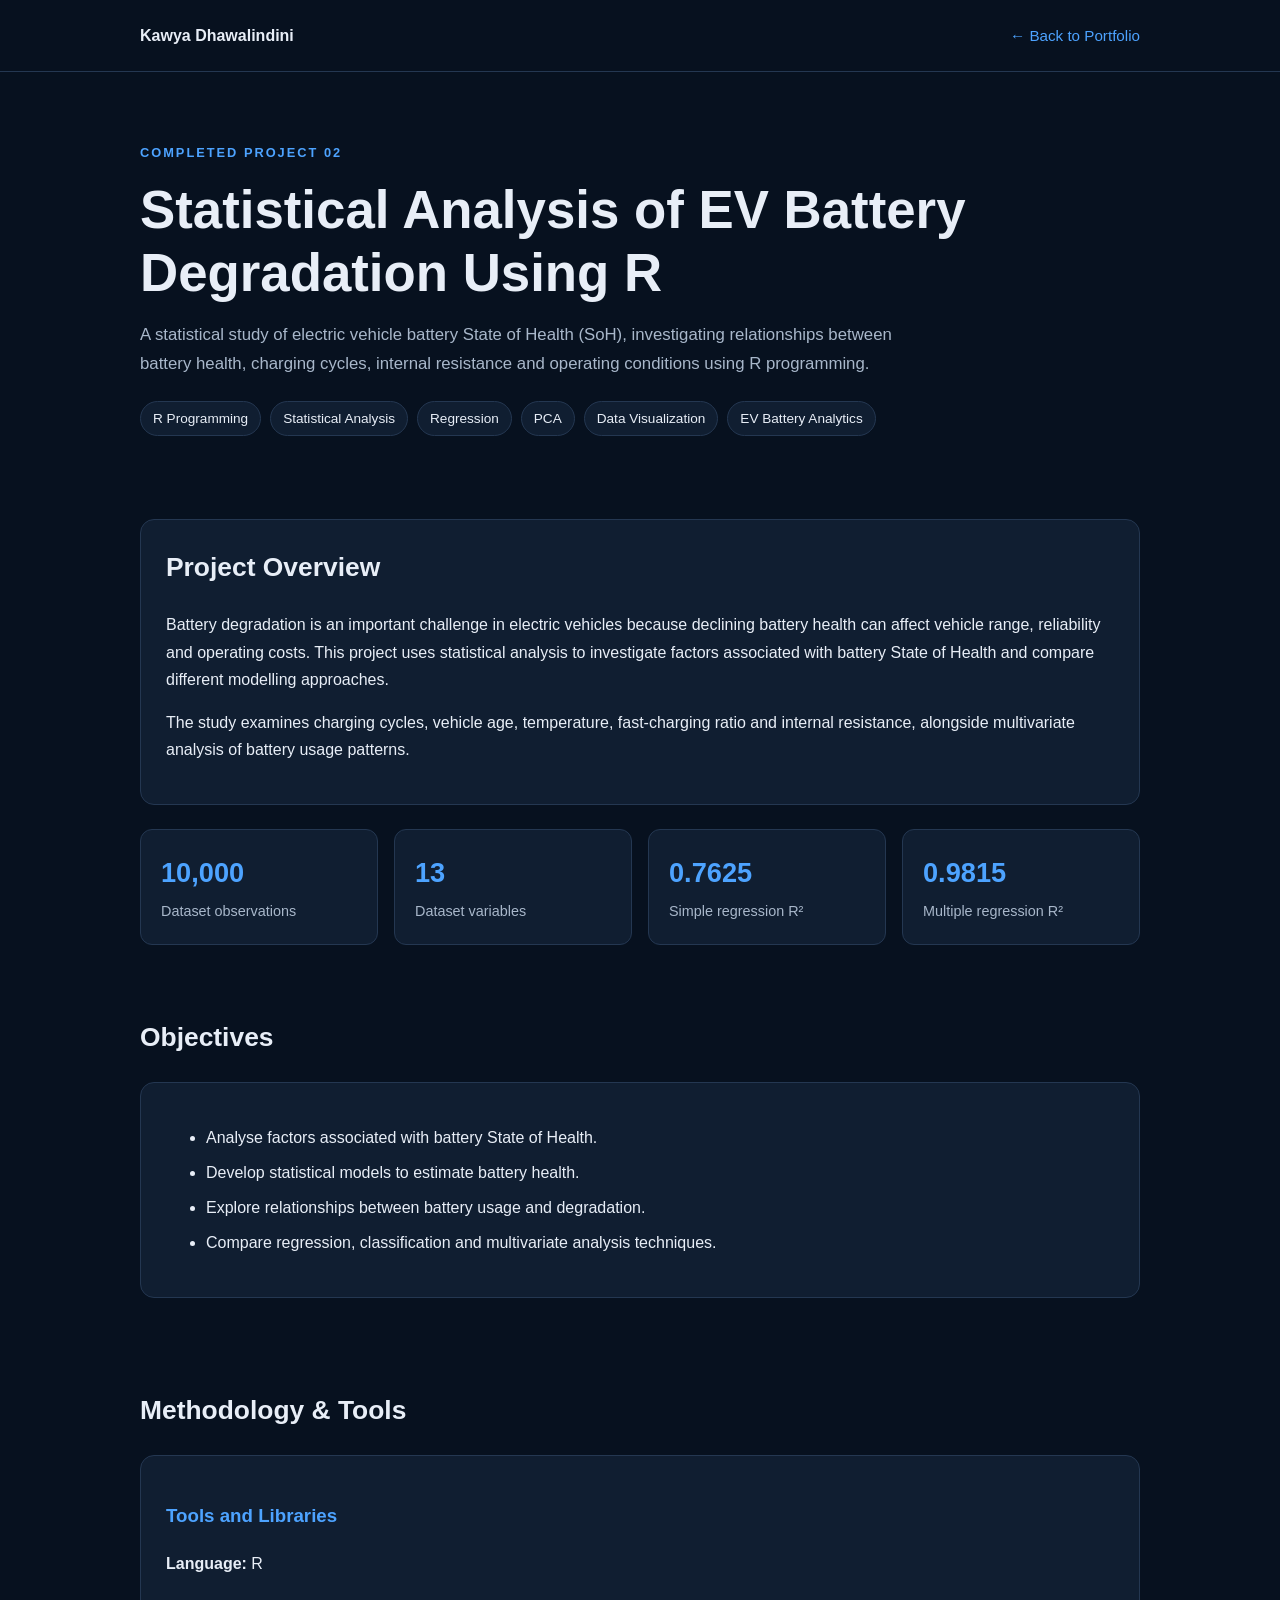
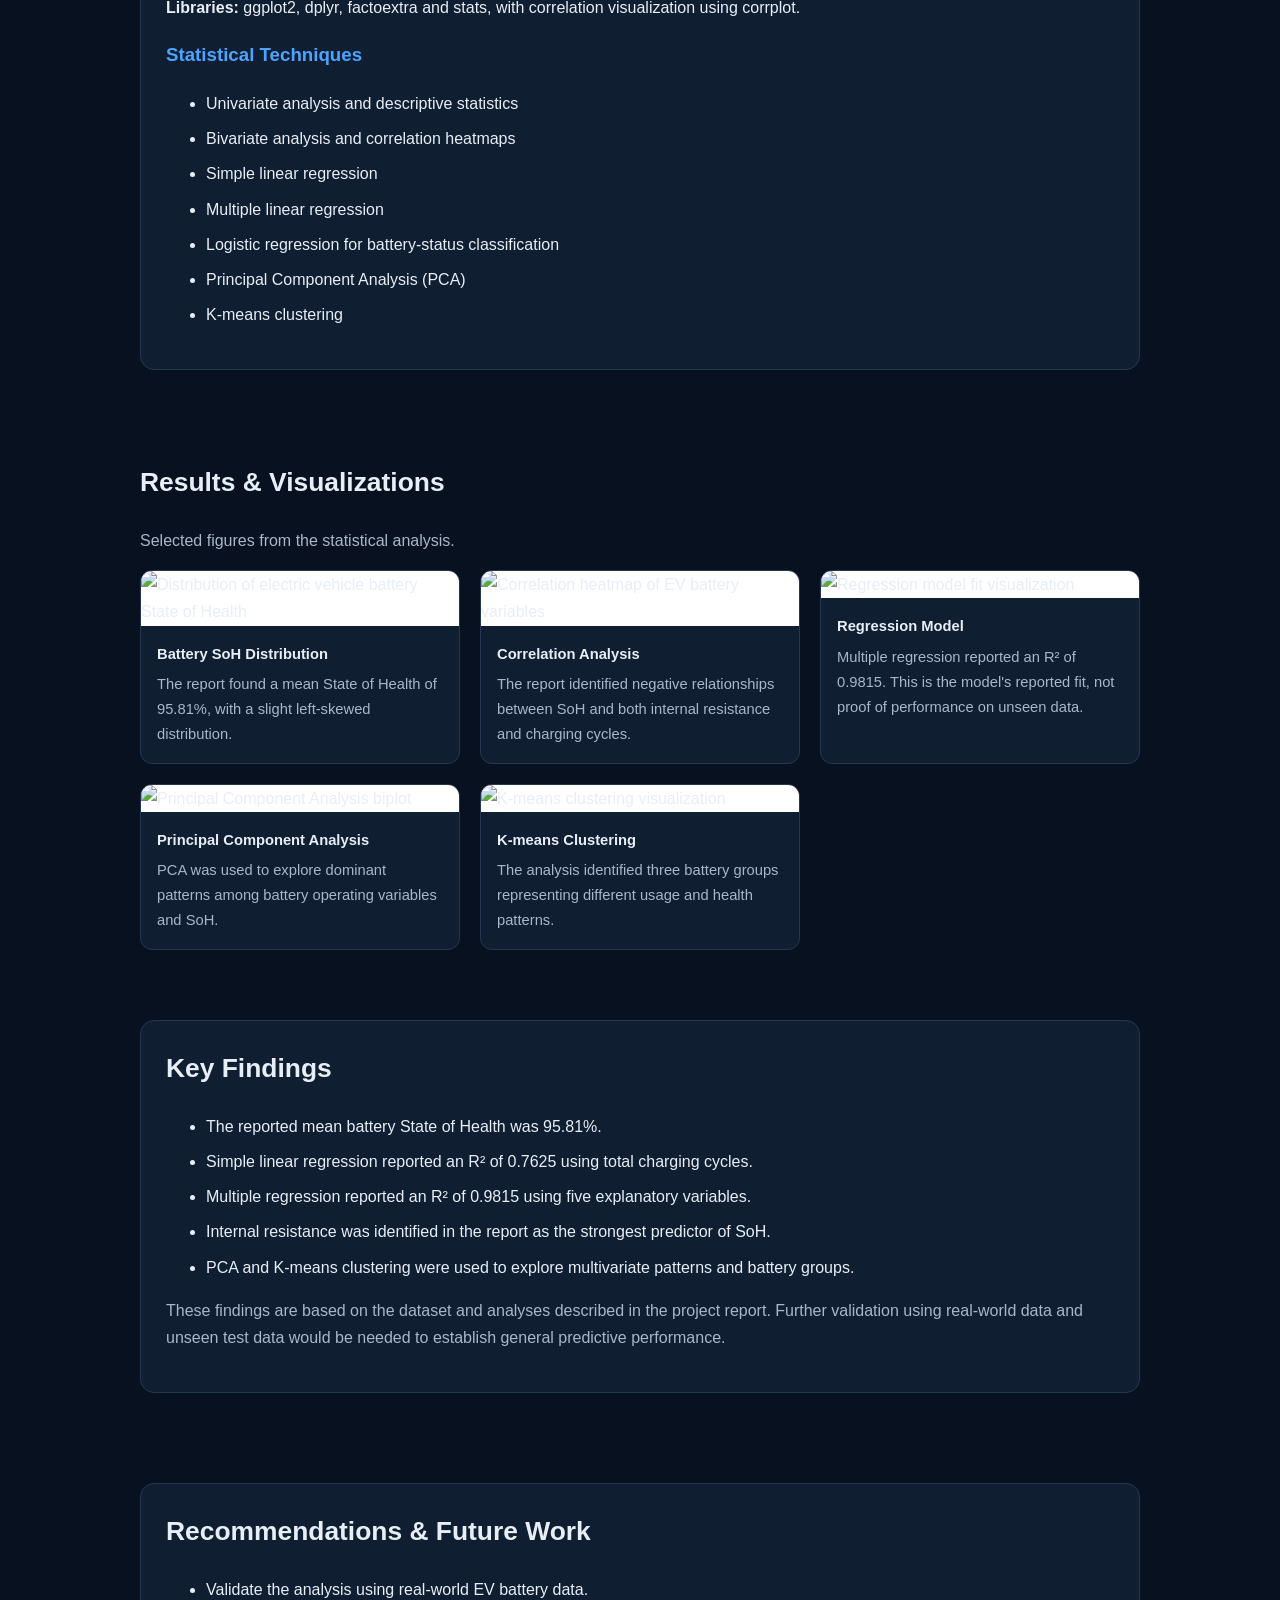
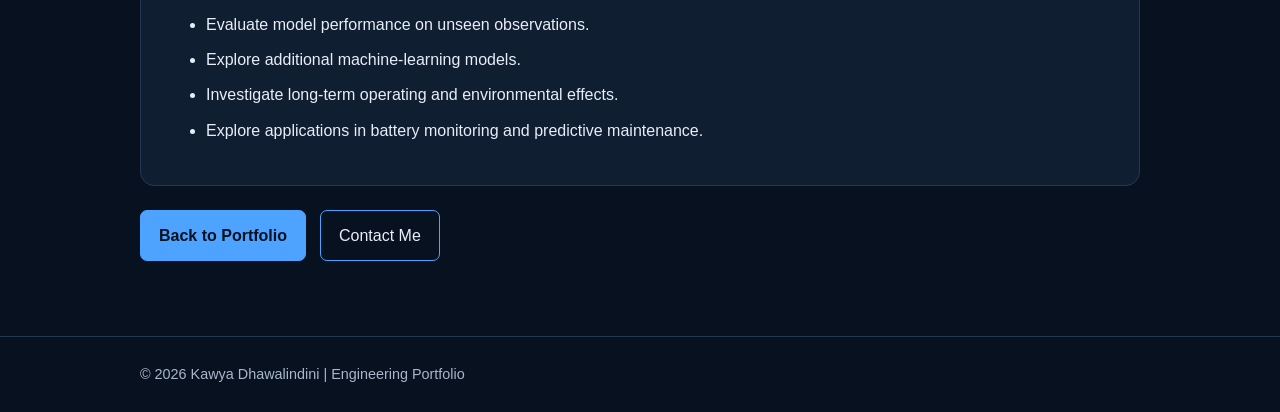
==== projects/project-05.html @ 10bf9a91 "Add files via upload" ====
<!DOCTYPE html>
<html lang="en">
<head>
    <meta charset="UTF-8">
    <meta name="viewport" content="width=device-width, initial-scale=1.0">

    <title>EV Battery Degradation Analysis | Kawya Dhawalindini</title>

    <meta name="description" content="Statistical analysis of electric vehicle battery degradation using R, including regression, PCA, correlation analysis and clustering.">

    <style>
        :root {
            --bg: #07111f;
            --panel: #101e31;
            --blue: #4da3ff;
            --text: #e8eef7;
            --muted: #a8b7ca;
            --border: #243751;
        }

        * {
            box-sizing: border-box;
        }

        html {
            scroll-behavior: smooth;
        }

        body {
            margin: 0;
            background: var(--bg);
            color: var(--text);
            font-family: Arial, Helvetica, sans-serif;
            line-height: 1.7;
        }

        a {
            color: var(--blue);
            text-decoration: none;
        }

        a:hover {
            text-decoration: underline;
        }

        .container {
            width: min(1000px, 90%);
            margin: auto;
        }

        header {
            padding: 22px 0;
            border-bottom: 1px solid var(--border);
        }

        .nav {
            display: flex;
            justify-content: space-between;
            align-items: center;
            gap: 16px;
            flex-wrap: wrap;
        }

        .brand {
            color: var(--text);
            font-weight: bold;
        }

        .back-link {
            font-size: 0.95rem;
        }

        .hero {
            padding: 70px 0 48px;
        }

        .eyebrow {
            color: var(--blue);
            text-transform: uppercase;
            letter-spacing: 2px;
            font-size: 0.8rem;
            font-weight: bold;
        }

        h1 {
            font-size: clamp(2rem, 5vw, 3.3rem);
            line-height: 1.2;
            margin: 14px 0;
        }

        h2 {
            font-size: 1.65rem;
            margin-top: 0;
        }

        h3 {
            color: var(--blue);
        }

        .intro {
            color: var(--muted);
            max-width: 760px;
            font-size: 1.05rem;
        }

        .tags {
            display: flex;
            flex-wrap: wrap;
            gap: 9px;
            margin-top: 22px;
        }

        .tag {
            border: 1px solid var(--border);
            background: var(--panel);
            padding: 5px 12px;
            border-radius: 20px;
            font-size: 0.85rem;
        }

        section {
            padding: 35px 0;
        }

        .card {
            background: var(--panel);
            border: 1px solid var(--border);
            border-radius: 14px;
            padding: 25px;
            margin-bottom: 20px;
        }

        .muted {
            color: var(--muted);
        }

        .metrics {
            display: grid;
            grid-template-columns: repeat(auto-fit, minmax(180px, 1fr));
            gap: 16px;
            margin-top: 24px;
        }

        .metric {
            background: var(--panel);
            border: 1px solid var(--border);
            border-radius: 12px;
            padding: 20px;
        }

        .metric strong {
            display: block;
            font-size: 1.7rem;
            color: var(--blue);
        }

        .metric span {
            color: var(--muted);
            font-size: 0.9rem;
        }

        .results-grid {
            display: grid;
            grid-template-columns: repeat(auto-fit, minmax(280px, 1fr));
            gap: 20px;
        }

        figure {
            margin: 0;
            background: var(--panel);
            border: 1px solid var(--border);
            border-radius: 12px;
            overflow: hidden;
        }

       figure img {
    display: block;
    width: 100%;
    height: auto;
    background: #fff;
    object-fit: contain;
    cursor: zoom-in;
    transition: transform 0.3s ease;
}

        figcaption {
            padding: 16px;
            color: var(--muted);
            font-size: 0.92rem;
        }

        figcaption strong {
            display: block;
            color: var(--text);
            margin-bottom: 5px;
        }

        li {
            margin-bottom: 8px;
        }

        .equation {
            font-family: "Courier New", monospace;
            color: var(--blue);
            overflow-wrap: anywhere;
        }

        .actions {
            display: flex;
            flex-wrap: wrap;
            gap: 14px;
            margin-top: 24px;
        }

        .button {
            display: inline-block;
            padding: 11px 18px;
            border: 1px solid var(--blue);
            border-radius: 7px;
            color: var(--text);
        }

        .button.primary {
            background: var(--blue);
            color: #07111f;
            font-weight: bold;
        }

        footer {
            border-top: 1px solid var(--border);
            padding: 25px 0;
            margin-top: 40px;
            color: var(--muted);
            font-size: 0.9rem;
        }
    </style>
</head>

<body>

<header>
    <div class="container nav">
        <a class="brand" href="../index.html">
            Kawya Dhawalindini
        </a>

        <a class="back-link" href="../index.html#projects">
            ← Back to Portfolio
        </a>
    </div>
</header>

<main>

    <section class="hero">
        <div class="container">
            <div class="eyebrow">Completed Project 02</div>

            <h1>Statistical Analysis of EV Battery Degradation Using R</h1>

            <p class="intro">
                A statistical study of electric vehicle battery State of
                Health (SoH), investigating relationships between battery
                health, charging cycles, internal resistance and operating
                conditions using R programming.
            </p>

            <div class="tags">
                <span class="tag">R Programming</span>
                <span class="tag">Statistical Analysis</span>
                <span class="tag">Regression</span>
                <span class="tag">PCA</span>
                <span class="tag">Data Visualization</span>
                <span class="tag">EV Battery Analytics</span>
            </div>
        </div>
    </section>

    <section>
        <div class="container">
            <div class="card">
                <h2>Project Overview</h2>

                <p>
                    Battery degradation is an important challenge in
                    electric vehicles because declining battery health
                    can affect vehicle range, reliability and operating
                    costs. This project uses statistical analysis to
                    investigate factors associated with battery State
                    of Health and compare different modelling approaches.
                </p>

                <p>
                    The study examines charging cycles, vehicle age,
                    temperature, fast-charging ratio and internal
                    resistance, alongside multivariate analysis of
                    battery usage patterns.
                </p>
            </div>

            <div class="metrics">
                <div class="metric">
                    <strong>10,000</strong>
                    <span>Dataset observations</span>
                </div>

                <div class="metric">
                    <strong>13</strong>
                    <span>Dataset variables</span>
                </div>

                <div class="metric">
                    <strong>0.7625</strong>
                    <span>Simple regression R²</span>
                </div>

                <div class="metric">
                    <strong>0.9815</strong>
                    <span>Multiple regression R²</span>
                </div>
            </div>
        </div>
    </section>

    <section>
        <div class="container">
            <h2>Objectives</h2>

            <div class="card">
                <ul>
                    <li>Analyse factors associated with battery State of Health.</li>
                    <li>Develop statistical models to estimate battery health.</li>
                    <li>Explore relationships between battery usage and degradation.</li>
                    <li>Compare regression, classification and multivariate analysis techniques.</li>
                </ul>
            </div>
        </div>
    </section>

    <section>
        <div class="container">
            <h2>Methodology &amp; Tools</h2>

            <div class="card">
                <h3>Tools and Libraries</h3>

                <p>
                    <strong>Language:</strong> R
                </p>

                <p>
                    <strong>Libraries:</strong> ggplot2, dplyr,
                    factoextra and stats, with correlation visualization
                    using corrplot.
                </p>

                <h3>Statistical Techniques</h3>

                <ul>
                    <li>Univariate analysis and descriptive statistics</li>
                    <li>Bivariate analysis and correlation heatmaps</li>
                    <li>Simple linear regression</li>
                    <li>Multiple linear regression</li>
                    <li>Logistic regression for battery-status classification</li>
                    <li>Principal Component Analysis (PCA)</li>
                    <li>K-means clustering</li>
                </ul>
            </div>
        </div>
    </section>

    <section>
        <div class="container">
            <h2>Results &amp; Visualizations</h2>

            <p class="muted">
                Selected figures from the statistical analysis.
            </p>

            <div class="results-grid">

                <figure>
                    <img
                        src="../images/ev-battery-soh.png"
                        alt="Distribution of electric vehicle battery State of Health"
                        loading="lazy"
                    >
                    <figcaption>
                        <strong>Battery SoH Distribution</strong>
                        The report found a mean State of Health of
                        95.81%, with a slight left-skewed distribution.
                    </figcaption>
                </figure>

                <figure>
                    <img
                        src="../images/ev-battery-correlation.png"
                        alt="Correlation heatmap of EV battery variables"
                        loading="lazy"
                    >
                    <figcaption>
                        <strong>Correlation Analysis</strong>
                        The report identified negative relationships
                        between SoH and both internal resistance and
                        charging cycles.
                    </figcaption>
                </figure>

                <figure>
                    <img
                        src="../images/ev-battery-regression.png"
                        alt="Regression model fit visualization"
                        loading="lazy"
                    >
                    <figcaption>
                        <strong>Regression Model</strong>
                        Multiple regression reported an R² of 0.9815.
                        This is the model's reported fit, not proof of
                        performance on unseen data.
                    </figcaption>
                </figure>

                <figure>
                    <img
                        src="../images/ev-battery-pca.png"
                        alt="Principal Component Analysis biplot"
                        loading="lazy"
                    >
                    <figcaption>
                        <strong>Principal Component Analysis</strong>
                        PCA was used to explore dominant patterns among
                        battery operating variables and SoH.
                    </figcaption>
                </figure>

                <figure>
                    <img
                        src="../images/ev-battery-clusters.png"
                        alt="K-means clustering visualization"
                        loading="lazy"
                    >
                    <figcaption>
                        <strong>K-means Clustering</strong>
                        The analysis identified three battery groups
                        representing different usage and health patterns.
                    </figcaption>
                </figure>

            </div>
        </div>
    </section>

    <section>
        <div class="container">
            <div class="card">
                <h2>Key Findings</h2>

                <ul>
                    <li>
                        The reported mean battery State of Health was 95.81%.
                    </li>
                    <li>
                        Simple linear regression reported an R² of 0.7625
                        using total charging cycles.
                    </li>
                    <li>
                        Multiple regression reported an R² of 0.9815
                        using five explanatory variables.
                    </li>
                    <li>
                        Internal resistance was identified in the report
                        as the strongest predictor of SoH.
                    </li>
                    <li>
                        PCA and K-means clustering were used to explore
                        multivariate patterns and battery groups.
                    </li>
                </ul>

                <p class="muted">
                    These findings are based on the dataset and analyses
                    described in the project report. Further validation
                    using real-world data and unseen test data would be
                    needed to establish general predictive performance.
                </p>
            </div>
        </div>
    </section>

    <section>
        <div class="container">
            <div class="card">
                <h2>Recommendations &amp; Future Work</h2>

                <ul>
                    <li>Validate the analysis using real-world EV battery data.</li>
                    <li>Evaluate model performance on unseen observations.</li>
                    <li>Explore additional machine-learning models.</li>
                    <li>Investigate long-term operating and environmental effects.</li>
                    <li>Explore applications in battery monitoring and predictive maintenance.</li>
                </ul>
            </div>

            <div class="actions">
                <a class="button primary" href="../index.html#projects">
                    Back to Portfolio
                </a>

                <a class="button" href="../index.html#contact">
                    Contact Me
                </a>
            </div>
        </div>
    </section>

</main>

<footer>
    <div class="container">
        &copy; <span id="year"></span> Kawya Dhawalindini
        | Engineering Portfolio
    </div>
</footer>

<script>
    document.getElementById("year").textContent =
        new Date().getFullYear();
</script>

</body>
</html>
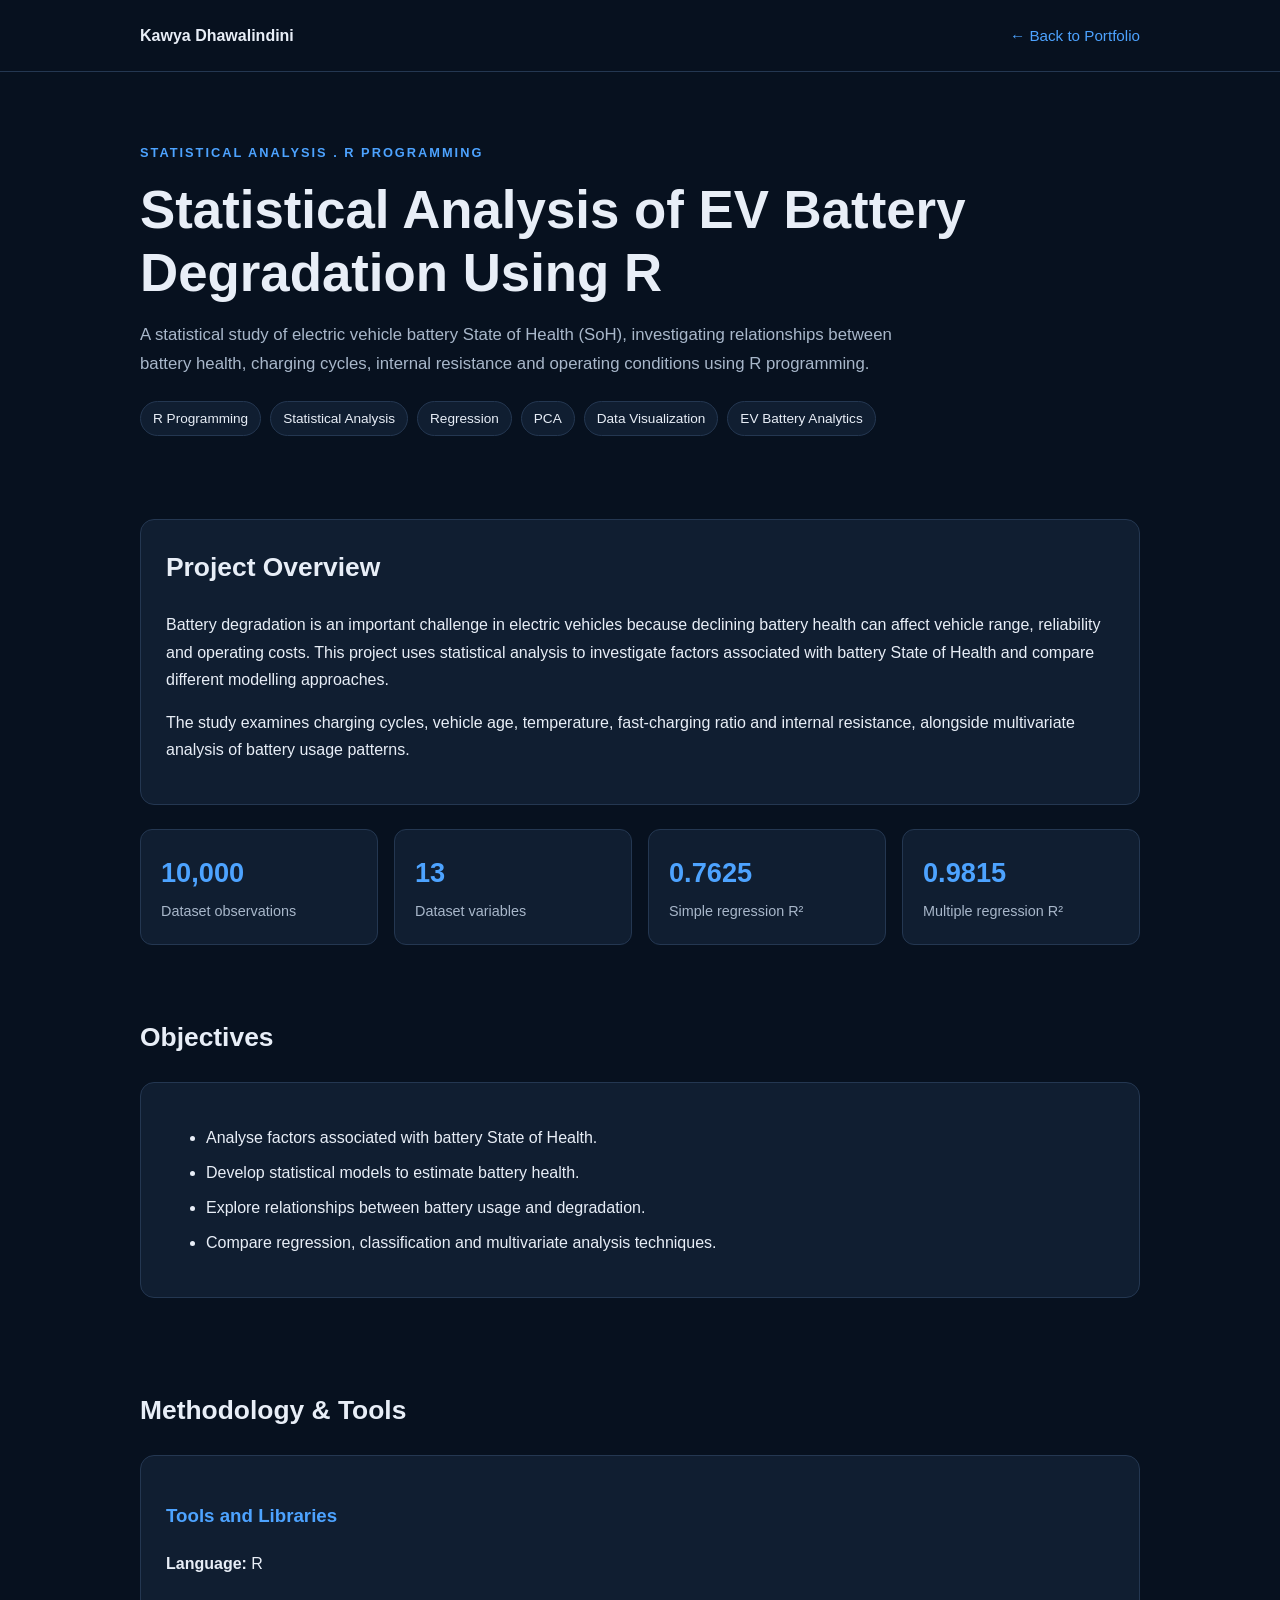
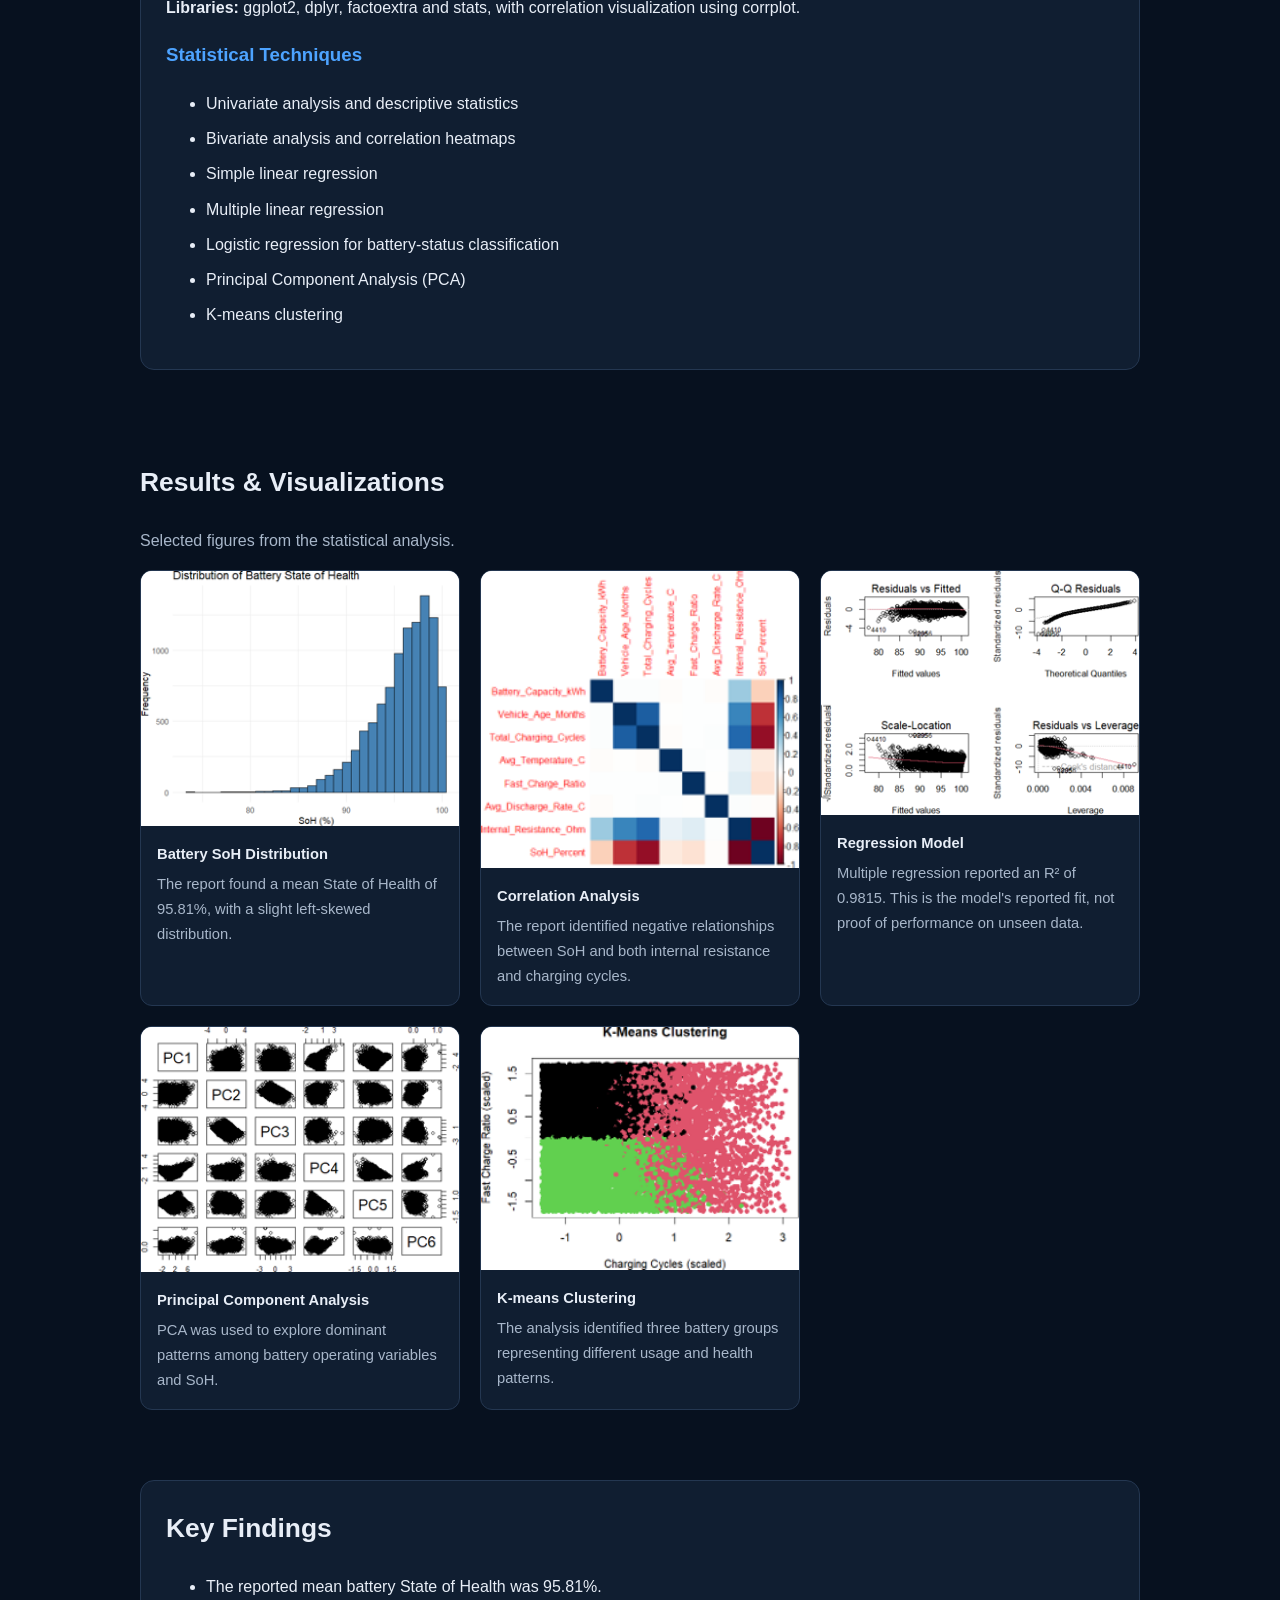
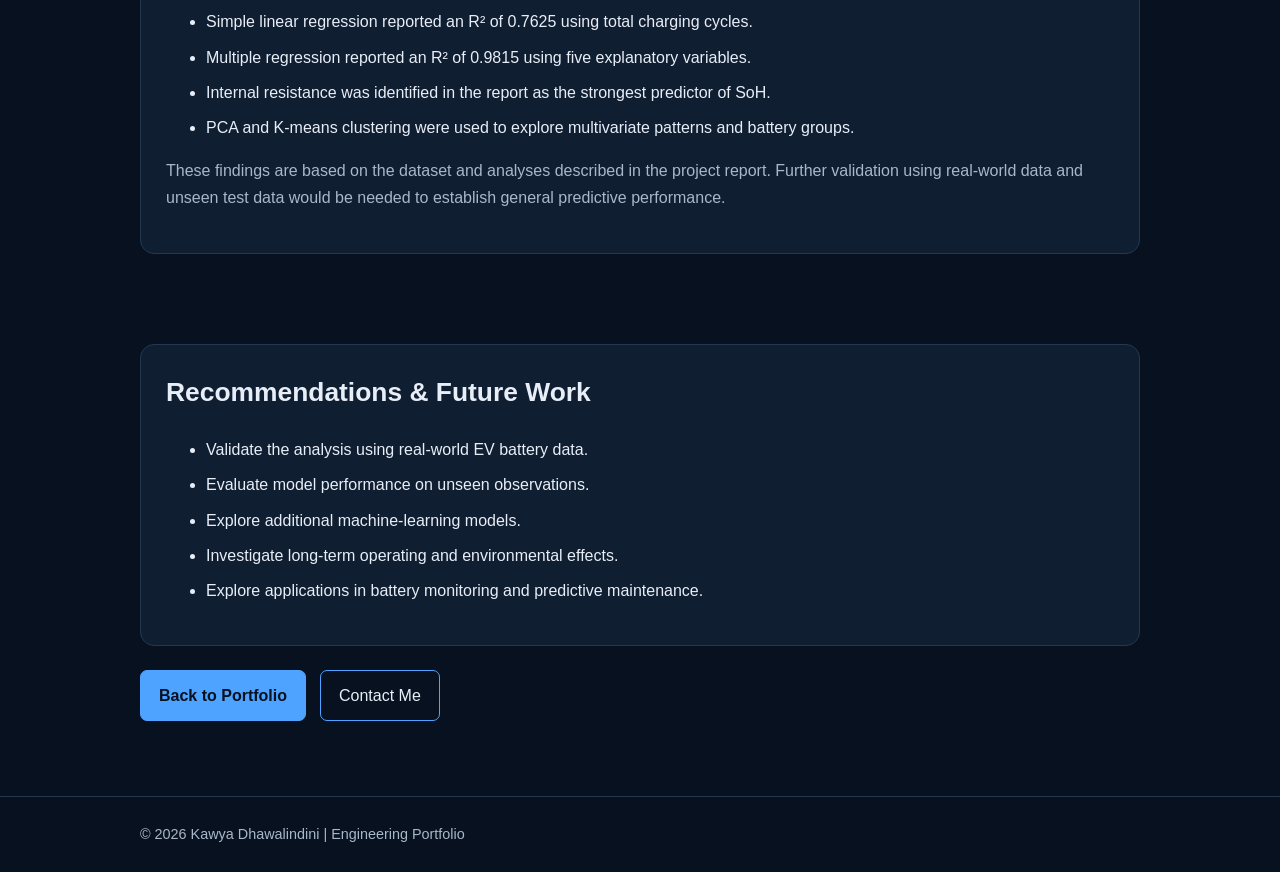
==== commit 04ce6874: "Refactor HTML structure for EV Battery Analysis" ====
--- a/projects/project-05.html
+++ b/projects/project-05.html
@@ -255,7 +255,7 @@
 
     <section class="hero">
         <div class="container">
-            <div class="eyebrow">Completed Project 02</div>
+            <div class="eyebrow">Statistical Analysis . R Programming</div>
 
             <h1>Statistical Analysis of EV Battery Degradation Using R</h1>
 
